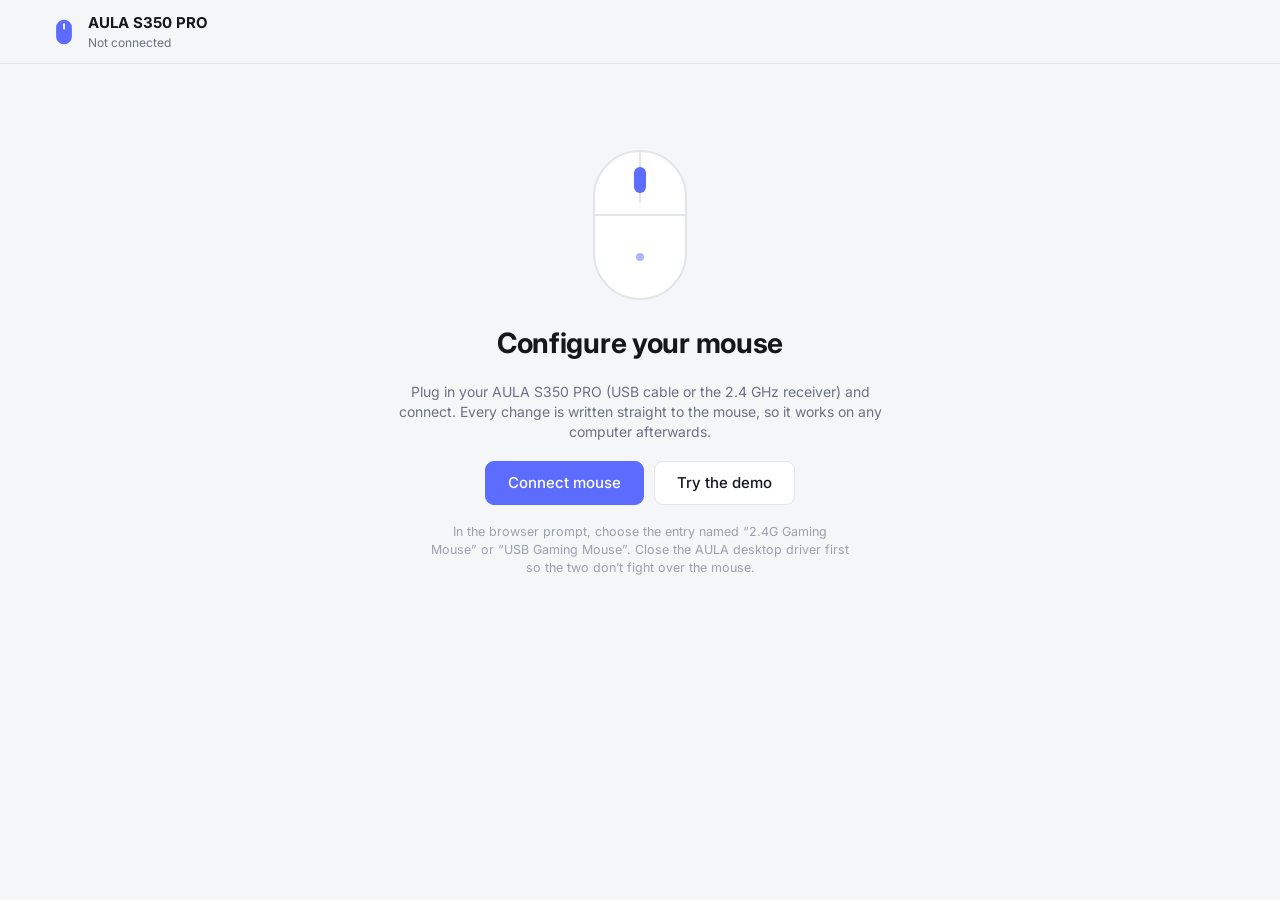
==== index.html @ 0fb76fa4 "AULA S350 PRO web control panel WebHID replacement for the AULA S350 PRO Windows driver: buttons, DP" ====
<!doctype html>
<html lang="en">
<head>
  <meta charset="utf-8">
  <meta name="viewport" content="width=device-width, initial-scale=1">
  <title>AULA S350 PRO Control</title>
  <meta name="description" content="Configure the AULA S350 PRO gaming mouse from your browser: buttons, DPI, lighting, macros and performance.">
  <link rel="icon" href="data:image/svg+xml,%3Csvg xmlns='http://www.w3.org/2000/svg' viewBox='0 0 32 32'%3E%3Crect x='7' y='2' width='18' height='28' rx='9' fill='%235b6cff'/%3E%3Crect x='15' y='6' width='2' height='7' rx='1' fill='white'/%3E%3C/svg%3E">
  <link rel="preconnect" href="https://fonts.googleapis.com">
  <link rel="preconnect" href="https://fonts.gstatic.com" crossorigin>
  <link href="https://fonts.googleapis.com/css2?family=Inter:wght@400;500;600;700&display=swap" rel="stylesheet">
  <link rel="stylesheet" href="css/styles.css">
</head>
<body>
  <header class="topbar">
    <div class="brand">
      <svg viewBox="0 0 32 32" aria-hidden="true"><rect x="7" y="2" width="18" height="28" rx="9" /><rect class="wheel" x="15" y="6" width="2" height="7" rx="1" /></svg>
      <div>
        <div class="brand-name">AULA S350 PRO</div>
        <div class="brand-sub" id="device-sub">Not connected</div>
      </div>
    </div>
    <div class="profiles" id="profiles" hidden></div>
    <div class="top-actions">
      <span class="save-state" id="save-state"></span>
      <button class="btn ghost" id="btn-disconnect" hidden>Disconnect</button>
    </div>
  </header>

  <main id="app"></main>

  <div class="toast-host" id="toasts" aria-live="polite"></div>
  <div class="modal-host" id="modal"></div>

  <script type="module" src="js/app.js"></script>
</body>
</html>
---- css/styles.css ----
:root {
  --bg: #f5f6f8;
  --surface: #ffffff;
  --surface-2: #f0f1f4;
  --border: #e3e5ea;
  --text: #15171c;
  --muted: #6b7280;
  --faint: #9aa1ad;
  --accent: #5b6cff;
  --accent-soft: #eceeff;
  --accent-text: #ffffff;
  --danger: #e5484d;
  --ok: #22a06b;
  --warn: #c98a00;
  --shadow: 0 1px 2px rgba(16, 24, 40, .05), 0 1px 3px rgba(16, 24, 40, .06);
  --shadow-lg: 0 20px 40px -12px rgba(16, 24, 40, .25);
  --radius: 14px;
  --radius-sm: 9px;
  color-scheme: light;
}
@media (prefers-color-scheme: dark) {
  :root:not([data-theme="light"]) {
    --bg: #0e0f12;
    --surface: #17191e;
    --surface-2: #1f2228;
    --border: #2a2e36;
    --text: #eceef2;
    --muted: #9aa1ad;
    --faint: #6b7280;
    --accent: #7b88ff;
    --accent-soft: #252a4d;
    --accent-text: #0e0f12;
    --shadow: none;
    --shadow-lg: 0 20px 40px -12px rgba(0, 0, 0, .6);
    color-scheme: dark;
  }
}
:root[data-theme="dark"] {
  --bg: #0e0f12; --surface: #17191e; --surface-2: #1f2228; --border: #2a2e36; --text: #eceef2;
  --muted: #9aa1ad; --faint: #6b7280; --accent: #7b88ff; --accent-soft: #252a4d; --accent-text: #0e0f12;
  --shadow: none; --shadow-lg: 0 20px 40px -12px rgba(0, 0, 0, .6); color-scheme: dark;
}

* { box-sizing: border-box; }
html, body { margin: 0; }
body {
  background: var(--bg);
  color: var(--text);
  font: 14px/1.45 Inter, ui-sans-serif, system-ui, -apple-system, "Segoe UI", sans-serif;
  -webkit-font-smoothing: antialiased;
  min-height: 100vh;
}
button, input, select { font: inherit; color: inherit; }
h1, h2, h3 { margin: 0; letter-spacing: -.01em; }
[hidden] { display: none !important; }

/* ---------- top bar ---------- */
.topbar {
  position: sticky; top: 0; z-index: 10;
  display: flex; align-items: center; gap: 16px;
  padding: 12px max(16px, calc((100vw - 1180px) / 2));
  background: color-mix(in srgb, var(--bg) 85%, transparent);
  backdrop-filter: blur(12px);
  border-bottom: 1px solid var(--border);
}
.brand { display: flex; align-items: center; gap: 10px; min-width: 0; }
.brand svg { width: 28px; height: 28px; flex: none; }
.brand svg rect { fill: var(--accent); }
.brand svg .wheel { fill: var(--surface); }
.brand-name { font-weight: 700; font-size: 15px; }
.brand-sub { color: var(--muted); font-size: 12px; white-space: nowrap; overflow: hidden; text-overflow: ellipsis; }
.top-actions { margin-left: auto; display: flex; align-items: center; gap: 10px; }
.save-state { color: var(--muted); font-size: 12px; display: flex; align-items: center; gap: 6px; }
.save-state::before { content: ""; width: 7px; height: 7px; border-radius: 50%; background: var(--ok); opacity: 0; transition: opacity .2s; }
.save-state.busy::before { background: var(--warn); opacity: 1; }
.save-state.ok::before { opacity: 1; }

/* ---------- controls ---------- */
.btn {
  display: inline-flex; align-items: center; justify-content: center; gap: 8px;
  height: 36px; padding: 0 14px; border-radius: var(--radius-sm);
  border: 1px solid var(--border); background: var(--surface); cursor: pointer;
  font-weight: 500; white-space: nowrap; transition: background .15s, border-color .15s, transform .05s;
}
.btn:hover { background: var(--surface-2); }
.btn:active { transform: translateY(1px); }
.btn.primary { background: var(--accent); border-color: var(--accent); color: var(--accent-text); }
.btn.primary:hover { filter: brightness(1.05); }
.btn.ghost { background: transparent; border-color: transparent; color: var(--muted); }
.btn.ghost:hover { color: var(--text); background: var(--surface-2); }
.btn.danger { color: var(--danger); }
.btn.lg { height: 44px; padding: 0 22px; font-size: 15px; }
.btn.sm { height: 30px; padding: 0 10px; font-size: 13px; }
.btn:disabled { opacity: .5; cursor: default; }
.icon-btn { width: 30px; height: 30px; padding: 0; border-radius: 8px; border: 0; background: transparent; color: var(--muted); cursor: pointer; display: inline-grid; place-items: center; }
.icon-btn:hover { background: var(--surface-2); color: var(--text); }

.seg {
  display: inline-flex; padding: 3px; gap: 2px; border-radius: 11px;
  background: var(--surface-2); border: 1px solid var(--border);
}
.seg button {
  border: 0; background: transparent; height: 30px; padding: 0 12px; border-radius: 8px;
  color: var(--muted); font-weight: 500; cursor: pointer; white-space: nowrap;
}
.seg button:hover { color: var(--text); }
.seg button.on { background: var(--surface); color: var(--text); box-shadow: var(--shadow); }
:root[data-theme="dark"] .seg button.on, .seg button.on { outline: 1px solid var(--border); }

.switch { position: relative; width: 38px; height: 22px; flex: none; }
.switch input { position: absolute; inset: 0; opacity: 0; margin: 0; cursor: pointer; z-index: 1; }
.switch span { position: absolute; inset: 0; border-radius: 22px; background: var(--border); transition: background .15s; }
.switch span::after { content: ""; position: absolute; top: 3px; left: 3px; width: 16px; height: 16px; border-radius: 50%; background: #fff; transition: transform .15s; box-shadow: 0 1px 2px rgba(0,0,0,.2); }
.switch input:checked + span { background: var(--accent); }
.switch input:checked + span::after { transform: translateX(16px); }
.switch input:focus-visible + span { outline: 2px solid var(--accent); outline-offset: 2px; }

input[type="range"] { width: 100%; accent-color: var(--accent); height: 22px; margin: 0; }
input[type="number"], input[type="text"], select {
  height: 36px; padding: 0 10px; border-radius: var(--radius-sm); border: 1px solid var(--border);
  background: var(--surface); min-width: 0;
}
input:focus-visible, select:focus-visible, button:focus-visible { outline: 2px solid var(--accent); outline-offset: 1px; }

.swatch { position: relative; width: 32px; height: 32px; border-radius: 9px; border: 1px solid var(--border); overflow: hidden; flex: none; cursor: pointer; }
.swatch input { position: absolute; inset: -8px; width: calc(100% + 16px); height: calc(100% + 16px); border: 0; padding: 0; cursor: pointer; }
.swatch.off { opacity: .35; }

/* ---------- layout ---------- */
.shell {
  display: grid; grid-template-columns: 200px 1fr; gap: 24px;
  max-width: 1180px; margin: 0 auto; padding: 24px 16px 64px;
}
.nav { position: sticky; top: 84px; align-self: start; display: flex; flex-direction: column; gap: 2px; }
.nav button {
  display: flex; align-items: center; gap: 10px; height: 38px; padding: 0 12px; border-radius: 10px;
  border: 0; background: transparent; color: var(--muted); font-weight: 500; cursor: pointer; text-align: left;
}
.nav button svg { width: 18px; height: 18px; flex: none; }
.nav button:hover { color: var(--text); background: var(--surface-2); }
.nav button.on { color: var(--text); background: var(--surface); box-shadow: var(--shadow); outline: 1px solid var(--border); }
.nav .live { margin-top: 18px; padding: 12px; border-radius: 12px; border: 1px dashed var(--border); color: var(--muted); font-size: 12px; display: grid; gap: 6px; }
.nav .live b { color: var(--text); font-weight: 600; }

.page { display: grid; gap: 16px; min-width: 0; }
.page-head { display: flex; align-items: flex-end; justify-content: space-between; gap: 12px; flex-wrap: wrap; }
.page-head h1 { font-size: 22px; font-weight: 700; }
.page-head p { margin: 4px 0 0; color: var(--muted); }
.card { background: var(--surface); border: 1px solid var(--border); border-radius: var(--radius); box-shadow: var(--shadow); padding: 18px; min-width: 0; }
.card h2 { font-size: 14px; font-weight: 600; margin-bottom: 4px; }
.card .hint { color: var(--muted); font-size: 13px; margin: 0 0 12px; }
.grid-2 { display: grid; grid-template-columns: 1fr 1fr; gap: 16px; }
.row { display: flex; align-items: center; gap: 12px; }
.setting { display: flex; align-items: center; justify-content: space-between; gap: 16px; padding: 12px 0; border-top: 1px solid var(--border); }
.setting:first-of-type { border-top: 0; }
.setting .label { min-width: 0; }
.setting .label b { display: block; font-weight: 500; }
.setting .label span { color: var(--muted); font-size: 12.5px; }
.slider-row { display: grid; grid-template-columns: 1fr 64px; align-items: center; gap: 12px; width: min(320px, 50vw); }
.slider-row output { text-align: right; font-variant-numeric: tabular-nums; color: var(--muted); }

/* ---------- connect screen ---------- */
.connect { max-width: 520px; margin: 9vh auto 0; padding: 0 16px; text-align: center; display: grid; gap: 18px; justify-items: center; }
.connect .hero { width: 120px; height: 160px; }
.connect h1 { font-size: 28px; font-weight: 700; }
.connect p { color: var(--muted); margin: 0; }
.connect .actions { display: flex; gap: 10px; flex-wrap: wrap; justify-content: center; }
.connect .note { font-size: 12.5px; color: var(--faint); max-width: 420px; }
.alert { padding: 12px 14px; border-radius: 12px; background: color-mix(in srgb, var(--warn) 12%, var(--surface)); border: 1px solid color-mix(in srgb, var(--warn) 35%, var(--border)); color: var(--text); font-size: 13px; text-align: left; }
.alert.err { background: color-mix(in srgb, var(--danger) 10%, var(--surface)); border-color: color-mix(in srgb, var(--danger) 35%, var(--border)); }
.progress { width: 240px; height: 4px; border-radius: 4px; background: var(--surface-2); overflow: hidden; }
.progress i { display: block; height: 100%; background: var(--accent); width: 0; transition: width .2s; }

/* ---------- buttons page ---------- */
.buttons-layout { display: grid; grid-template-columns: 300px 1fr; gap: 16px; align-items: start; }
.mouse-figure { display: grid; place-items: center; padding: 8px 0; }
.mouse-figure svg { width: 100%; max-width: 260px; height: auto; }
.mouse-figure .body { fill: var(--surface-2); stroke: var(--border); stroke-width: 2; }
.mouse-figure .part { fill: var(--surface); stroke: var(--border); stroke-width: 2; cursor: pointer; transition: fill .15s; }
.mouse-figure .part:hover, .mouse-figure .part.hl { fill: var(--accent-soft); stroke: var(--accent); }
.mouse-figure .part.pressed { fill: var(--accent); stroke: var(--accent); }
.mouse-figure .tag { fill: var(--muted); font-size: 12px; font-weight: 600; pointer-events: none; }
.bind-list { display: grid; gap: 0; padding: 6px 18px; }
.bind {
  display: grid; grid-template-columns: 26px 1fr auto 18px; align-items: center; gap: 12px;
  padding: 12px 0; border-top: 1px solid var(--border); cursor: pointer; background: transparent; border-left: 0; border-right: 0; border-bottom: 0; text-align: left;
}
.bind:first-child { border-top: 0; }
.bind:hover .bind-value { color: var(--accent); }
.bind .num { width: 26px; height: 26px; border-radius: 8px; display: grid; place-items: center; background: var(--surface-2); color: var(--muted); font-size: 12px; font-weight: 600; }
.bind.hl .num, .bind.pressed .num { background: var(--accent); color: var(--accent-text); }
.bind-name { font-weight: 500; }
.bind-value { color: var(--muted); text-align: right; transition: color .15s; }
.bind-value small { display: block; font-size: 11.5px; color: var(--faint); }
.chev { color: var(--faint); }

/* ---------- picker modal ---------- */
.modal-host:empty { display: none; }
.modal-host { position: fixed; inset: 0; z-index: 50; display: grid; place-items: center; padding: 16px; background: rgba(10, 12, 16, .45); animation: fade .15s; }
.modal { width: min(720px, 100%); max-height: min(640px, calc(100vh - 32px)); display: grid; grid-template-rows: auto 1fr auto; background: var(--surface); border-radius: 18px; border: 1px solid var(--border); box-shadow: var(--shadow-lg); overflow: hidden; animation: pop .18s; }
.modal-head { display: flex; align-items: center; gap: 12px; padding: 16px 18px; border-bottom: 1px solid var(--border); }
.modal-head h3 { font-size: 16px; }
.modal-head .icon-btn { margin-left: auto; }
.modal-body { display: grid; grid-template-columns: 170px 1fr; min-height: 0; }
.modal-foot { display: flex; justify-content: flex-end; gap: 8px; padding: 12px 18px; border-top: 1px solid var(--border); }
.cats { border-right: 1px solid var(--border); padding: 10px; display: flex; flex-direction: column; gap: 2px; overflow: auto; }
.cats button { text-align: left; height: 34px; padding: 0 10px; border: 0; border-radius: 8px; background: transparent; color: var(--muted); cursor: pointer; font-weight: 500; }
.cats button:hover { background: var(--surface-2); color: var(--text); }
.cats button.on { background: var(--accent-soft); color: var(--accent); }
.choices { padding: 14px; overflow: auto; display: grid; gap: 8px; align-content: start; grid-template-columns: repeat(auto-fill, minmax(150px, 1fr)); }
.choices .full { grid-column: 1 / -1; }
.choice { min-height: 44px; padding: 8px 12px; border-radius: 10px; border: 1px solid var(--border); background: var(--surface); cursor: pointer; text-align: left; font-weight: 500; }
.choice:hover { border-color: var(--accent); }
.choice.on { border-color: var(--accent); background: var(--accent-soft); color: var(--accent); }
.keycap-capture { grid-column: 1 / -1; display: grid; place-items: center; gap: 6px; min-height: 120px; border: 1.5px dashed var(--border); border-radius: 12px; color: var(--muted); cursor: pointer; text-align: center; padding: 12px; }
.keycap-capture:focus { outline: none; border-color: var(--accent); color: var(--text); background: var(--accent-soft); }
.keycap-capture .combo { font-size: 20px; font-weight: 600; color: var(--text); }
.kbd { display: inline-block; padding: 2px 8px; border-radius: 6px; border: 1px solid var(--border); border-bottom-width: 2px; background: var(--surface-2); font-size: 12px; font-weight: 600; color: var(--text); }

/* ---------- DPI page ---------- */
.stages { display: grid; grid-template-columns: repeat(8, minmax(0, 1fr)); gap: 8px; }
.stage {
  position: relative; display: grid; gap: 6px; justify-items: center; padding: 14px 6px 12px; border-radius: 12px;
  border: 1px solid var(--border); background: var(--surface); cursor: pointer; transition: border-color .15s, opacity .15s;
}
.stage:hover { border-color: var(--faint); }
.stage.sel { border-color: var(--accent); box-shadow: 0 0 0 3px var(--accent-soft); }
.stage.off { opacity: .45; }
.stage .dot { width: 12px; height: 12px; border-radius: 50%; box-shadow: 0 0 0 3px color-mix(in srgb, currentColor 18%, transparent); }
.stage .val { font-size: 15px; font-weight: 700; font-variant-numeric: tabular-nums; }
.stage .idx { font-size: 11px; color: var(--muted); }
.stage .active-badge { position: absolute; top: -8px; left: 50%; transform: translateX(-50%); font-size: 10px; font-weight: 600; padding: 1px 7px; border-radius: 20px; background: var(--accent); color: var(--accent-text); }
.dpi-editor { display: grid; grid-template-columns: 1fr auto; gap: 18px 24px; align-items: center; }
.dpi-big { font-size: 40px; font-weight: 700; letter-spacing: -.02em; font-variant-numeric: tabular-nums; display: flex; align-items: baseline; gap: 8px; }
.dpi-big small { font-size: 14px; color: var(--muted); font-weight: 500; }
.dpi-editor .controls { display: flex; align-items: center; gap: 10px; flex-wrap: wrap; justify-content: flex-end; }
.dpi-editor .range { grid-column: 1 / -1; display: grid; gap: 4px; }
.dpi-editor .ticks { display: flex; justify-content: space-between; color: var(--faint); font-size: 11px; }
.presets { display: flex; gap: 6px; flex-wrap: wrap; }

/* ---------- lighting ---------- */
.modes { display: grid; grid-template-columns: repeat(auto-fill, minmax(120px, 1fr)); gap: 10px; }
.mode { display: grid; gap: 10px; padding: 10px; border-radius: 12px; border: 1px solid var(--border); background: var(--surface); cursor: pointer; text-align: left; font-weight: 500; }
.mode:hover { border-color: var(--faint); }
.mode.on { border-color: var(--accent); box-shadow: 0 0 0 3px var(--accent-soft); }
.mode .pv { height: 46px; border-radius: 8px; background: var(--surface-2); overflow: hidden; position: relative; }
.pv.constant { background: var(--c0, #ff05b8); }
.pv.flow { background: linear-gradient(90deg, #ff3b30, #ff9500, #ffcc00, #34c759, #00c7be, #5856d6, #ff2d55, #ff3b30); background-size: 200% 100%; animation: flow 3s linear infinite; }
.pv.mono { background: linear-gradient(90deg, transparent, var(--c0, #5b6cff), transparent); background-size: 200% 100%; animation: flow 2.4s linear infinite; }
.pv.dpibreath { background: var(--accent); animation: breath 2.4s ease-in-out infinite; }
.pv.breath { animation: cycle 6s linear infinite, breath 2s ease-in-out infinite; }
.pv.enraptured { background: conic-gradient(from 0deg, #ff3b30, #ffcc00, #34c759, #00c7be, #5856d6, #ff2d55, #ff3b30); animation: spin 4s linear infinite; }
.pv.neon { animation: cycle 4s linear infinite; }
.pv.ambi { background: linear-gradient(90deg, #ff9500, #ff2d55, #5856d6); background-size: 300% 100%; animation: flow 6s ease-in-out infinite alternate; }
.pv.off { background: repeating-linear-gradient(45deg, var(--surface-2), var(--surface-2) 6px, var(--surface) 6px, var(--surface) 12px); }
@keyframes flow { to { background-position: -200% 0; } }
@keyframes breath { 0%, 100% { opacity: .25; } 50% { opacity: 1; } }
@keyframes cycle { 0% { background: #ff3b30; } 25% { background: #34c759; } 50% { background: #00a3ff; } 75% { background: #ffcc00; } 100% { background: #ff3b30; } }
@keyframes spin { to { filter: hue-rotate(360deg); } }
@media (prefers-reduced-motion: reduce) { .pv { animation: none !important; } }
.colors { display: flex; gap: 10px; flex-wrap: wrap; }
.color-item { display: grid; gap: 6px; justify-items: center; }
.color-item label { font-size: 11px; color: var(--muted); display: flex; align-items: center; gap: 4px; cursor: pointer; }
.color-item input[type="checkbox"] { accent-color: var(--accent); margin: 0; }

/* ---------- macros ---------- */
.macro-layout { display: grid; grid-template-columns: 240px 1fr; gap: 16px; align-items: start; }
.macro-lib { padding: 10px; display: grid; gap: 4px; }
.macro-lib .item { display: flex; align-items: center; gap: 8px; height: 38px; padding: 0 10px; border-radius: 9px; border: 0; background: transparent; cursor: pointer; text-align: left; color: var(--text); }
.macro-lib .item:hover { background: var(--surface-2); }
.macro-lib .item.on { background: var(--accent-soft); color: var(--accent); font-weight: 500; }
.macro-lib .item span { flex: 1; overflow: hidden; text-overflow: ellipsis; white-space: nowrap; }
.macro-lib .empty { color: var(--muted); font-size: 13px; padding: 8px 10px; }
.events { display: grid; gap: 4px; max-height: 360px; overflow: auto; padding: 2px; }
.event { display: grid; grid-template-columns: 28px 1fr 120px 30px; align-items: center; gap: 10px; padding: 6px 8px; border-radius: 9px; background: var(--surface-2); }
.event .ico { width: 28px; height: 28px; border-radius: 7px; display: grid; place-items: center; background: var(--surface); font-size: 12px; font-weight: 700; color: var(--muted); }
.event.down .ico { color: var(--accent); }
.event .delay { display: flex; align-items: center; gap: 6px; color: var(--muted); font-size: 12px; }
.event .delay input { width: 72px; height: 30px; }
.toolbar { display: flex; gap: 8px; flex-wrap: wrap; align-items: center; }
.meter { display: flex; align-items: center; gap: 10px; color: var(--muted); font-size: 12px; }
.meter .bar { width: 120px; height: 4px; border-radius: 4px; background: var(--surface-2); overflow: hidden; }
.meter .bar i { display: block; height: 100%; background: var(--accent); }
.meter.over .bar i { background: var(--danger); }
.recording { animation: blink 1s infinite; }
@keyframes blink { 50% { opacity: .5; } }
.record-pad { border: 1.5px dashed var(--accent); border-radius: 12px; padding: 18px; text-align: center; color: var(--accent); background: var(--accent-soft); user-select: none; }

/* ---------- device page ---------- */
.info-grid { display: grid; grid-template-columns: repeat(auto-fill, minmax(180px, 1fr)); gap: 12px; }
.info { padding: 12px 14px; border-radius: 12px; background: var(--surface-2); }
.info span { display: block; color: var(--muted); font-size: 12px; }
.info b { font-weight: 600; font-variant-numeric: tabular-nums; }
details summary { cursor: pointer; font-weight: 600; }
.console { display: grid; gap: 10px; margin-top: 12px; }
.console .row input { width: 80px; }
.console pre { margin: 0; padding: 12px; border-radius: 10px; background: var(--surface-2); max-height: 220px; overflow: auto; font-size: 12px; }

/* ---------- toasts ---------- */
.toast-host { position: fixed; left: 50%; bottom: 20px; transform: translateX(-50%); z-index: 60; display: grid; gap: 8px; justify-items: center; pointer-events: none; }
.toast { padding: 10px 16px; border-radius: 12px; background: var(--text); color: var(--bg); font-weight: 500; box-shadow: var(--shadow-lg); animation: pop .2s; max-width: calc(100vw - 32px); }
.toast.err { background: var(--danger); color: #fff; }
@keyframes fade { from { opacity: 0; } }
@keyframes pop { from { opacity: 0; transform: translateY(6px) scale(.98); } }

/* ---------- responsive ---------- */
@media (max-width: 900px) {
  .shell { grid-template-columns: 1fr; padding-top: 12px; }
  .nav { position: static; flex-direction: row; overflow-x: auto; gap: 4px; padding-bottom: 4px; }
  .nav button { flex: none; }
  .nav .live { display: none; }
  .buttons-layout, .macro-layout, .grid-2 { grid-template-columns: 1fr; }
  .mouse-figure svg { max-width: 200px; }
  .stages { grid-template-columns: repeat(4, minmax(0, 1fr)); }
  .topbar { flex-wrap: wrap; }
  .profiles { order: 3; width: 100%; }
  .profiles .seg { width: 100%; }
  .profiles .seg button { flex: 1; }
}
@media (max-width: 600px) {
  .modal-body { grid-template-columns: 1fr; grid-template-rows: auto 1fr; }
  .cats { flex-direction: row; overflow-x: auto; border-right: 0; border-bottom: 1px solid var(--border); }
  .cats button { flex: none; }
  .setting { flex-direction: column; align-items: stretch; }
  .slider-row { width: 100%; }
  .dpi-editor { grid-template-columns: 1fr; }
  .dpi-editor .controls { justify-content: flex-start; }
  .event { grid-template-columns: 28px 1fr 96px 30px; }
  .event .delay input { width: 56px; }
}
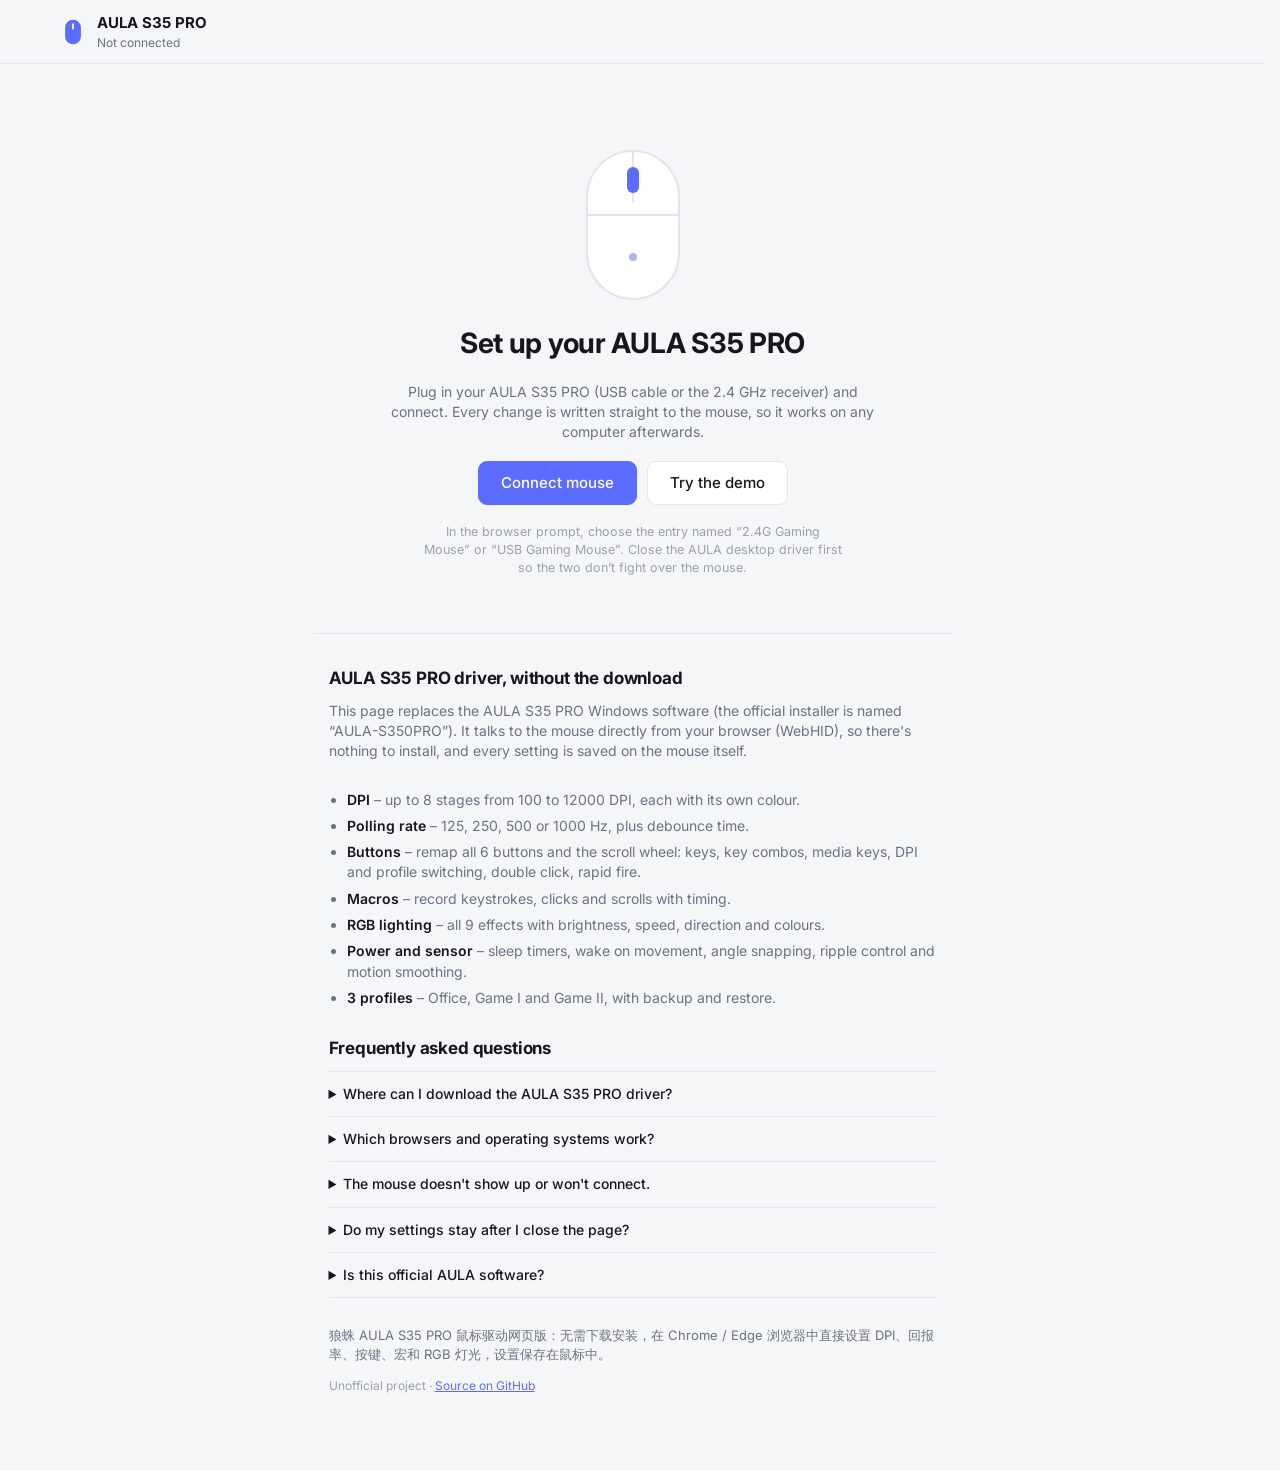
==== commit 341ae924: "Rename to S35 PRO, add search metadata, button resets - The mouse is sold as the AULA S35 PRO; keep " ====
--- a/index.html
+++ b/index.html
@@ -3,8 +3,55 @@
 <head>
   <meta charset="utf-8">
   <meta name="viewport" content="width=device-width, initial-scale=1">
-  <title>AULA S350 PRO Control</title>
-  <meta name="description" content="Configure the AULA S350 PRO gaming mouse from your browser: buttons, DPI, lighting, macros and performance.">
+  <title>AULA S35 PRO Driver Online – DPI, RGB &amp; Macros (Unofficial)</title>
+  <meta name="description" content="Set up the AULA S35 PRO gaming mouse in your browser, no download needed. Change DPI, polling rate, buttons, macros and RGB lighting over the 2.4G receiver or USB cable.">
+  <meta name="keywords" content="AULA S35 PRO driver, AULA S35 PRO software, AULA S35 PRO macro, AULA S350 PRO driver, AULA-S350PRO, AULA mouse driver, 狼蛛 S35 PRO 驱动, WebHID mouse software">
+  <link rel="canonical" href="https://sahajjain01.github.io/aula-s35pro-web/">
+  <meta name="robots" content="index, follow">
+  <meta name="theme-color" content="#5b6cff">
+  <meta property="og:type" content="website">
+  <meta property="og:site_name" content="AULA S35 PRO Web Driver">
+  <meta property="og:title" content="AULA S35 PRO Driver Online – no download needed">
+  <meta property="og:description" content="Change DPI, polling rate, buttons, macros and RGB lighting of the AULA S35 PRO right in Chrome or Edge.">
+  <meta property="og:url" content="https://sahajjain01.github.io/aula-s35pro-web/">
+  <meta property="og:image" content="https://sahajjain01.github.io/aula-s35pro-web/og-image.png">
+  <meta property="og:image:width" content="1200">
+  <meta property="og:image:height" content="630">
+  <meta name="twitter:card" content="summary_large_image">
+  <meta name="twitter:title" content="AULA S35 PRO Driver Online – no download needed">
+  <meta name="twitter:description" content="Change DPI, polling rate, buttons, macros and RGB lighting of the AULA S35 PRO right in Chrome or Edge.">
+  <meta name="twitter:image" content="https://sahajjain01.github.io/aula-s35pro-web/og-image.png">
+  <script type="application/ld+json">
+  {
+    "@context": "https://schema.org",
+    "@graph": [
+      {
+        "@type": "SoftwareApplication",
+        "name": "AULA S35 PRO Web Driver",
+        "alternateName": ["AULA S35 PRO software", "AULA S350 PRO driver", "狼蛛 S35 PRO 驱动"],
+        "url": "https://sahajjain01.github.io/aula-s35pro-web/",
+        "applicationCategory": "UtilitiesApplication",
+        "operatingSystem": "Windows, macOS, Linux, ChromeOS (Chrome, Edge or Opera)",
+        "description": "Unofficial browser-based configuration tool for the AULA S35 PRO gaming mouse: DPI stages, polling rate, button remapping, macros, RGB lighting and power settings.",
+        "offers": { "@type": "Offer", "price": "0", "priceCurrency": "USD" },
+        "image": "https://sahajjain01.github.io/aula-s35pro-web/og-image.png"
+      },
+      {
+        "@type": "FAQPage",
+        "mainEntity": [
+          { "@type": "Question", "name": "Where can I download the AULA S35 PRO driver?",
+            "acceptedAnswer": { "@type": "Answer", "text": "You don't need to download anything. Open this page in Chrome, Edge or Opera, plug in the mouse or its 2.4G receiver, click Connect mouse and change your settings. They are saved on the mouse itself." } },
+          { "@type": "Question", "name": "Which browsers and operating systems work?",
+            "acceptedAnswer": { "@type": "Answer", "text": "Any desktop browser with WebHID: Chrome, Edge or Opera on Windows, macOS, Linux or ChromeOS. Firefox and Safari don't support WebHID." } },
+          { "@type": "Question", "name": "Is this the official AULA software?",
+            "acceptedAnswer": { "@type": "Answer", "text": "No. It is an independent, open-source tool that speaks the same protocol as the official Windows driver. It is not affiliated with AULA." } },
+          { "@type": "Question", "name": "Do my settings stay after I close the page?",
+            "acceptedAnswer": { "@type": "Answer", "text": "Yes. Every change is written to the mouse's own memory, so it keeps working on any computer without this page or any driver." } }
+        ]
+      }
+    ]
+  }
+  </script>
   <link rel="icon" href="data:image/svg+xml,%3Csvg xmlns='http://www.w3.org/2000/svg' viewBox='0 0 32 32'%3E%3Crect x='7' y='2' width='18' height='28' rx='9' fill='%235b6cff'/%3E%3Crect x='15' y='6' width='2' height='7' rx='1' fill='white'/%3E%3C/svg%3E">
   <link rel="preconnect" href="https://fonts.googleapis.com">
   <link rel="preconnect" href="https://fonts.gstatic.com" crossorigin>
@@ -16,7 +63,7 @@
     <div class="brand">
       <svg viewBox="0 0 32 32" aria-hidden="true"><rect x="7" y="2" width="18" height="28" rx="9" /><rect class="wheel" x="15" y="6" width="2" height="7" rx="1" /></svg>
       <div>
-        <div class="brand-name">AULA S350 PRO</div>
+        <div class="brand-name">AULA S35 PRO</div>
         <div class="brand-sub" id="device-sub">Not connected</div>
       </div>
     </div>
@@ -29,6 +76,51 @@
 
   <main id="app"></main>
 
+  <section class="about" id="about">
+    <h2>AULA S35 PRO driver, without the download</h2>
+    <p>This page replaces the AULA S35 PRO Windows software (the official installer is named “AULA-S350PRO”).
+      It talks to the mouse directly from your browser (WebHID), so there's nothing to install, and every setting is
+      saved on the mouse itself.</p>
+    <ul class="about-list">
+      <li><b>DPI</b> – up to 8 stages from 100 to 12000 DPI, each with its own colour.</li>
+      <li><b>Polling rate</b> – 125, 250, 500 or 1000 Hz, plus debounce time.</li>
+      <li><b>Buttons</b> – remap all 6 buttons and the scroll wheel: keys, key combos, media keys, DPI and profile switching, double click, rapid fire.</li>
+      <li><b>Macros</b> – record keystrokes, clicks and scrolls with timing.</li>
+      <li><b>RGB lighting</b> – all 9 effects with brightness, speed, direction and colours.</li>
+      <li><b>Power and sensor</b> – sleep timers, wake on movement, angle snapping, ripple control and motion smoothing.</li>
+      <li><b>3 profiles</b> – Office, Game I and Game II, with backup and restore.</li>
+    </ul>
+
+    <h2>Frequently asked questions</h2>
+    <details>
+      <summary>Where can I download the AULA S35 PRO driver?</summary>
+      <p>You don't need to. Open this page in Chrome, Edge or Opera, plug in the mouse (USB cable or 2.4G receiver),
+        click <b>Connect mouse</b> and choose “2.4G Gaming Mouse” or “USB Gaming Mouse”.</p>
+    </details>
+    <details>
+      <summary>Which browsers and operating systems work?</summary>
+      <p>Any desktop browser with WebHID: Chrome, Edge or Opera on Windows, macOS, Linux or ChromeOS.
+        Firefox and Safari don't support it.</p>
+    </details>
+    <details>
+      <summary>The mouse doesn't show up or won't connect.</summary>
+      <p>Close the official AULA software first. On the 2.4G receiver, click a mouse button to wake it, then connect again.
+        On Linux you may need a udev rule that gives your user access to hidraw devices.</p>
+    </details>
+    <details>
+      <summary>Do my settings stay after I close the page?</summary>
+      <p>Yes. Changes are written to the mouse's memory, so they work on any computer without this page.</p>
+    </details>
+    <details>
+      <summary>Is this official AULA software?</summary>
+      <p>No. It's an independent, <a href="https://github.com/SahajJain01/aula-s35pro-web">open-source</a> tool that uses the
+        same protocol as the official Windows driver. It is not affiliated with or endorsed by AULA.</p>
+    </details>
+
+    <p class="about-zh" lang="zh-CN">狼蛛 AULA S35 PRO 鼠标驱动网页版：无需下载安装，在 Chrome / Edge 浏览器中直接设置 DPI、回报率、按键、宏和 RGB 灯光，设置保存在鼠标中。</p>
+    <p class="about-foot">Unofficial project · <a href="https://github.com/SahajJain01/aula-s35pro-web">Source on GitHub</a></p>
+  </section>
+
   <div class="toast-host" id="toasts" aria-live="polite"></div>
   <div class="modal-host" id="modal"></div>
 
--- a/css/styles.css
+++ b/css/styles.css
@@ -43,6 +43,8 @@
 
 * { box-sizing: border-box; }
 html, body { margin: 0; }
+/* Reserve the scrollbar's space so the layout doesn't jump when a page becomes scrollable. */
+html { scrollbar-gutter: stable; overflow-y: auto; }
 body {
   background: var(--bg);
   color: var(--text);
@@ -58,7 +60,7 @@
 .topbar {
   position: sticky; top: 0; z-index: 10;
   display: flex; align-items: center; gap: 16px;
-  padding: 12px max(16px, calc((100vw - 1180px) / 2));
+  padding: 12px max(16px, calc((100% - 1180px) / 2 + 16px));
   background: color-mix(in srgb, var(--bg) 85%, transparent);
   backdrop-filter: blur(12px);
   border-bottom: 1px solid var(--border);
@@ -180,13 +182,16 @@
 .mouse-figure .part:hover, .mouse-figure .part.hl { fill: var(--accent-soft); stroke: var(--accent); }
 .mouse-figure .part.pressed { fill: var(--accent); stroke: var(--accent); }
 .mouse-figure .tag { fill: var(--muted); font-size: 12px; font-weight: 600; pointer-events: none; }
-.bind-list { display: grid; gap: 0; padding: 6px 18px; }
-.bind {
+.bind-list { display: grid; gap: 0; padding: 6px 12px 6px 18px; }
+.bind { display: grid; grid-template-columns: 1fr 30px; align-items: center; gap: 6px; border-top: 1px solid var(--border); }
+.bind:first-child { border-top: 0; }
+.bind-main {
   display: grid; grid-template-columns: 26px 1fr auto 18px; align-items: center; gap: 12px;
-  padding: 12px 0; border-top: 1px solid var(--border); cursor: pointer; background: transparent; border-left: 0; border-right: 0; border-bottom: 0; text-align: left;
-}
-.bind:first-child { border-top: 0; }
-.bind:hover .bind-value { color: var(--accent); }
+  padding: 12px 0; border: 0; background: transparent; cursor: pointer; text-align: left; min-width: 0;
+}
+.bind-main:hover .bind-value { color: var(--accent); }
+.bind-reset:disabled { opacity: 0; pointer-events: none; }
+.page-head .btn svg, .modal-foot .btn svg { flex: none; }
 .bind .num { width: 26px; height: 26px; border-radius: 8px; display: grid; place-items: center; background: var(--surface-2); color: var(--muted); font-size: 12px; font-weight: 600; }
 .bind.hl .num, .bind.pressed .num { background: var(--accent); color: var(--accent-text); }
 .bind-name { font-weight: 500; }
@@ -296,6 +301,20 @@
 .console .row input { width: 80px; }
 .console pre { margin: 0; padding: 12px; border-radius: 10px; background: var(--surface-2); max-height: 220px; overflow: auto; font-size: 12px; }
 
+/* ---------- about / FAQ (static, crawlable) ---------- */
+.about { max-width: 640px; margin: 56px auto 0; padding: 32px 16px 64px; border-top: 1px solid var(--border); color: var(--muted); }
+.about h2 { color: var(--text); font-size: 17px; margin: 0 0 10px; }
+.about h2 + p, .about ul { margin: 0 0 28px; }
+.about-list { padding-left: 18px; display: grid; gap: 6px; }
+.about-list b { color: var(--text); font-weight: 600; }
+.about details { border-bottom: 1px solid var(--border); padding: 12px 0; }
+.about details:first-of-type { border-top: 1px solid var(--border); }
+.about summary { color: var(--text); font-weight: 500; cursor: pointer; }
+.about details p { margin: 8px 0 0; }
+.about a { color: var(--accent); }
+.about-zh { margin-top: 28px; font-size: 13px; }
+.about-foot { font-size: 12px; color: var(--faint); }
+
 /* ---------- toasts ---------- */
 .toast-host { position: fixed; left: 50%; bottom: 20px; transform: translateX(-50%); z-index: 60; display: grid; gap: 8px; justify-items: center; pointer-events: none; }
 .toast { padding: 10px 16px; border-radius: 12px; background: var(--text); color: var(--bg); font-weight: 500; box-shadow: var(--shadow-lg); animation: pop .2s; max-width: calc(100vw - 32px); }
